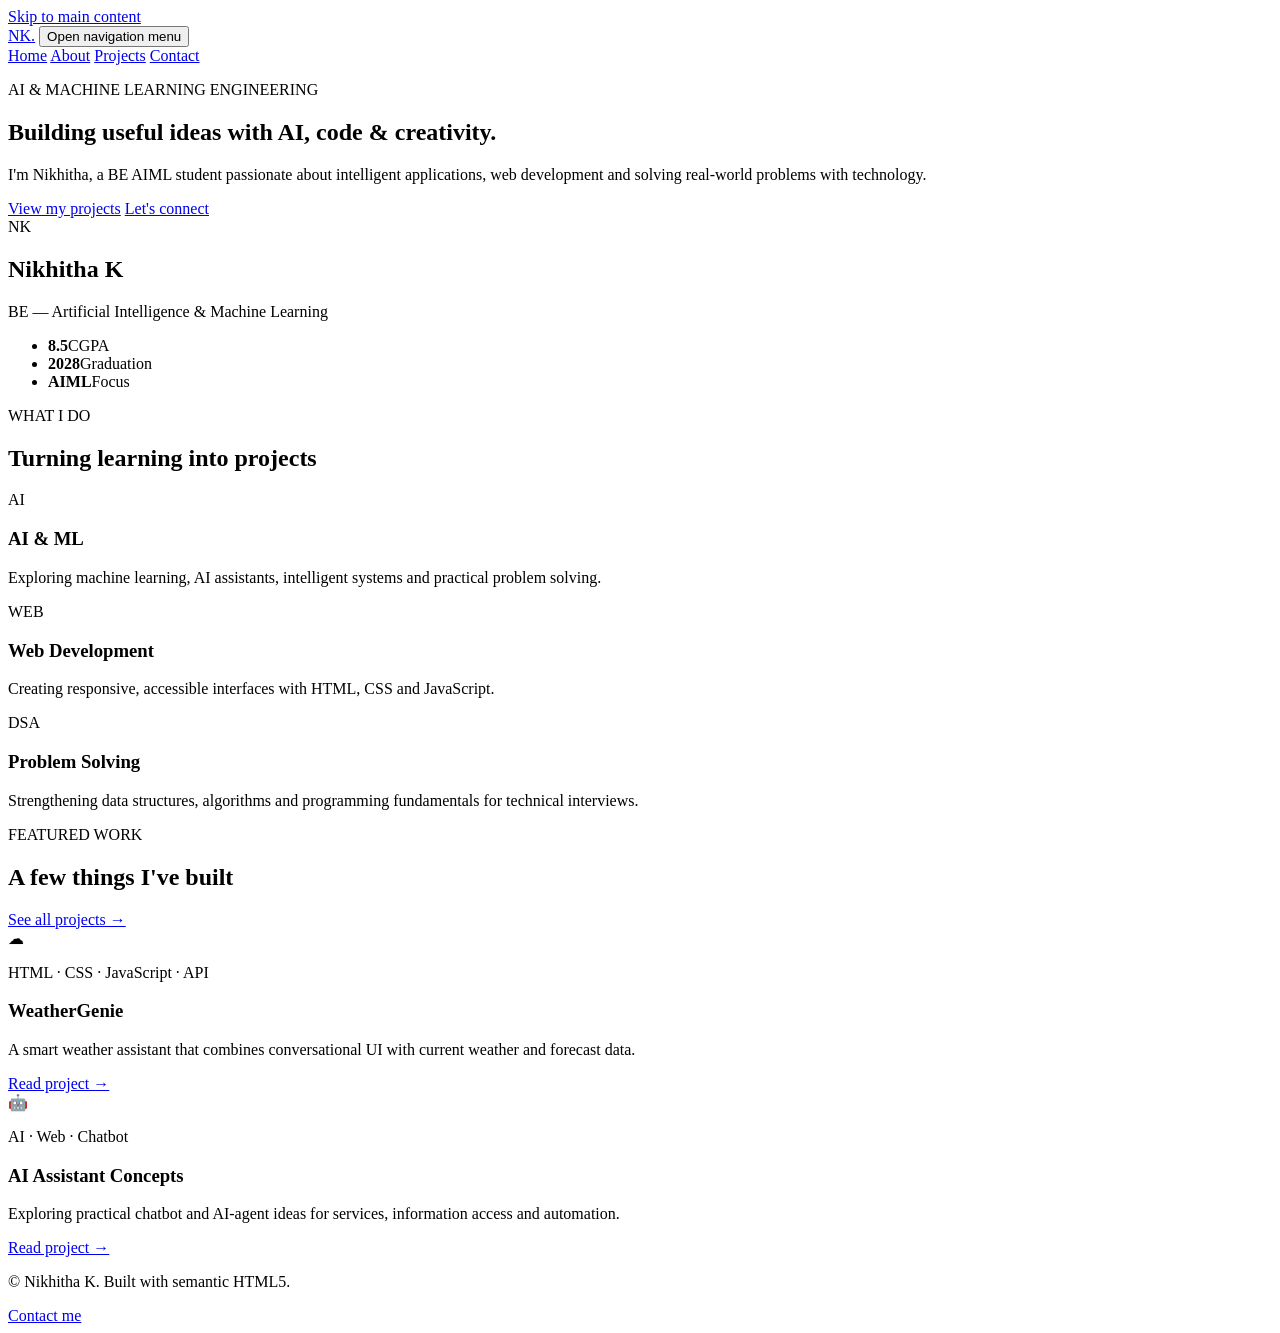
==== index.html @ 5a3892c6 "Add files via upload" ====
<!doctype html>
<html lang="en">
<head>
  <meta charset="utf-8">
  <meta name="viewport" content="width=device-width, initial-scale=1">
  <meta name="description" content="Nikhitha K — AI & Machine Learning Engineering student portfolio, projects, skills and contact information.">
  <meta name="keywords" content="Nikhitha K, AIML, AI, Machine Learning, portfolio, web development">
  <meta name="author" content="Nikhitha K">
  <meta name="theme-color" content="#2563eb">
  <title>Nikhitha K | AI & ML Engineering Portfolio</title>
  <link rel="stylesheet" href="css/style.css">
  <script src="js/script.js" defer></script>
</head>
<body>
  <a class="skip-link" href="#main-content">Skip to main content</a>

  <header class="site-header">
    <div class="container header-inner">
      <a class="logo" href="index.html" aria-label="Nikhitha K home">NK<span>.</span></a>
      <button class="menu-toggle" type="button" aria-expanded="false" aria-controls="primary-nav">
        <span></span><span></span><span></span>
        <span class="sr-only">Open navigation menu</span>
      </button>
      <nav id="primary-nav" class="primary-nav" aria-label="Primary navigation">
        <a class="active" aria-current="page" href="index.html">Home</a>
        <a href="about.html">About</a>
        <a href="projects.html">Projects</a>
        <a href="contact.html">Contact</a>
      </nav>
    </div>
  </header>

  <main id="main-content">
    <section class="hero" aria-labelledby="hero-title">
      <div class="container hero-grid">
        <div>
          <p class="eyebrow">AI & MACHINE LEARNING ENGINEERING</p>
          <h1 id="hero-title">Building useful ideas with <span>AI, code & creativity.</span></h1>
          <p class="lead">I'm Nikhitha, a BE AIML student passionate about intelligent applications, web development and solving real-world problems with technology.</p>
          <div class="button-row">
            <a class="btn primary" href="projects.html">View my projects</a>
            <a class="btn secondary" href="contact.html">Let's connect</a>
          </div>
        </div>
        <aside class="hero-card" aria-label="Quick profile">
          <div class="avatar" aria-hidden="true">NK</div>
          <h2>Nikhitha K</h2>
          <p>BE — Artificial Intelligence & Machine Learning</p>
          <ul class="quick-stats">
            <li><strong>8.5</strong><span>CGPA</span></li>
            <li><strong>2028</strong><span>Graduation</span></li>
            <li><strong>AIML</strong><span>Focus</span></li>
          </ul>
        </aside>
      </div>
    </section>

    <section class="section" aria-labelledby="highlights-title">
      <div class="container">
        <div class="section-heading">
          <p class="eyebrow">WHAT I DO</p>
          <h2 id="highlights-title">Turning learning into projects</h2>
        </div>
        <div class="card-grid three">
          <article class="info-card">
            <div class="icon" aria-hidden="true">AI</div>
            <h3>AI & ML</h3>
            <p>Exploring machine learning, AI assistants, intelligent systems and practical problem solving.</p>
          </article>
          <article class="info-card">
            <div class="icon" aria-hidden="true">WEB</div>
            <h3>Web Development</h3>
            <p>Creating responsive, accessible interfaces with HTML, CSS and JavaScript.</p>
          </article>
          <article class="info-card">
            <div class="icon" aria-hidden="true">DSA</div>
            <h3>Problem Solving</h3>
            <p>Strengthening data structures, algorithms and programming fundamentals for technical interviews.</p>
          </article>
        </div>
      </div>
    </section>

    <section class="section tinted" aria-labelledby="featured-title">
      <div class="container">
        <div class="section-heading split">
          <div>
            <p class="eyebrow">FEATURED WORK</p>
            <h2 id="featured-title">A few things I've built</h2>
          </div>
          <a class="text-link" href="projects.html">See all projects →</a>
        </div>
        <div class="card-grid two">
          <article class="project-card">
            <div class="project-top">☁</div>
            <div class="project-body">
              <p class="tag">HTML · CSS · JavaScript · API</p>
              <h3>WeatherGenie</h3>
              <p>A smart weather assistant that combines conversational UI with current weather and forecast data.</p>
              <a class="text-link" href="projects.html#weathergenie">Read project →</a>
            </div>
          </article>
          <article class="project-card">
            <div class="project-top">🤖</div>
            <div class="project-body">
              <p class="tag">AI · Web · Chatbot</p>
              <h3>AI Assistant Concepts</h3>
              <p>Exploring practical chatbot and AI-agent ideas for services, information access and automation.</p>
              <a class="text-link" href="projects.html#ai-assistant">Read project →</a>
            </div>
          </article>
        </div>
      </div>
    </section>
  </main>

  <footer class="site-footer">
    <div class="container footer-inner">
      <p>© <span data-year></span> Nikhitha K. Built with semantic HTML5.</p>
      <a href="contact.html">Contact me</a>
    </div>
  </footer>
</body>
</html>
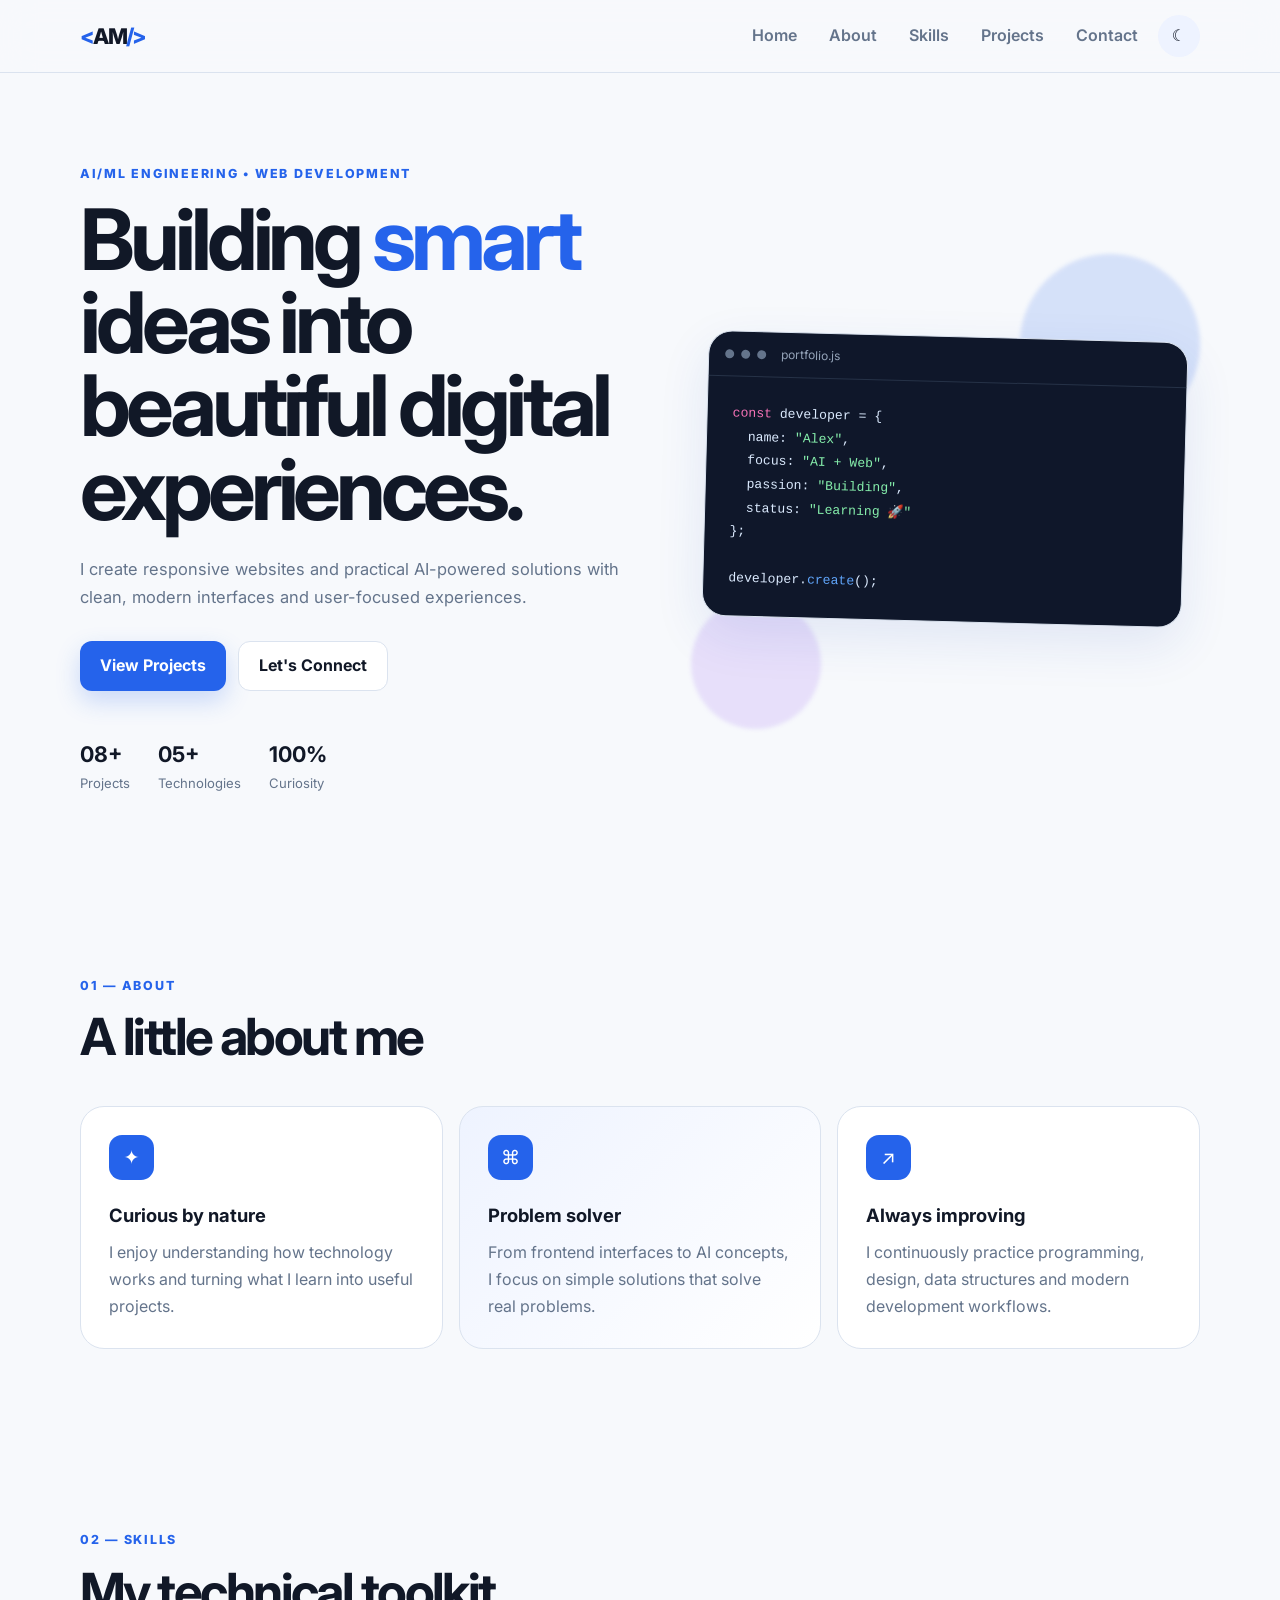
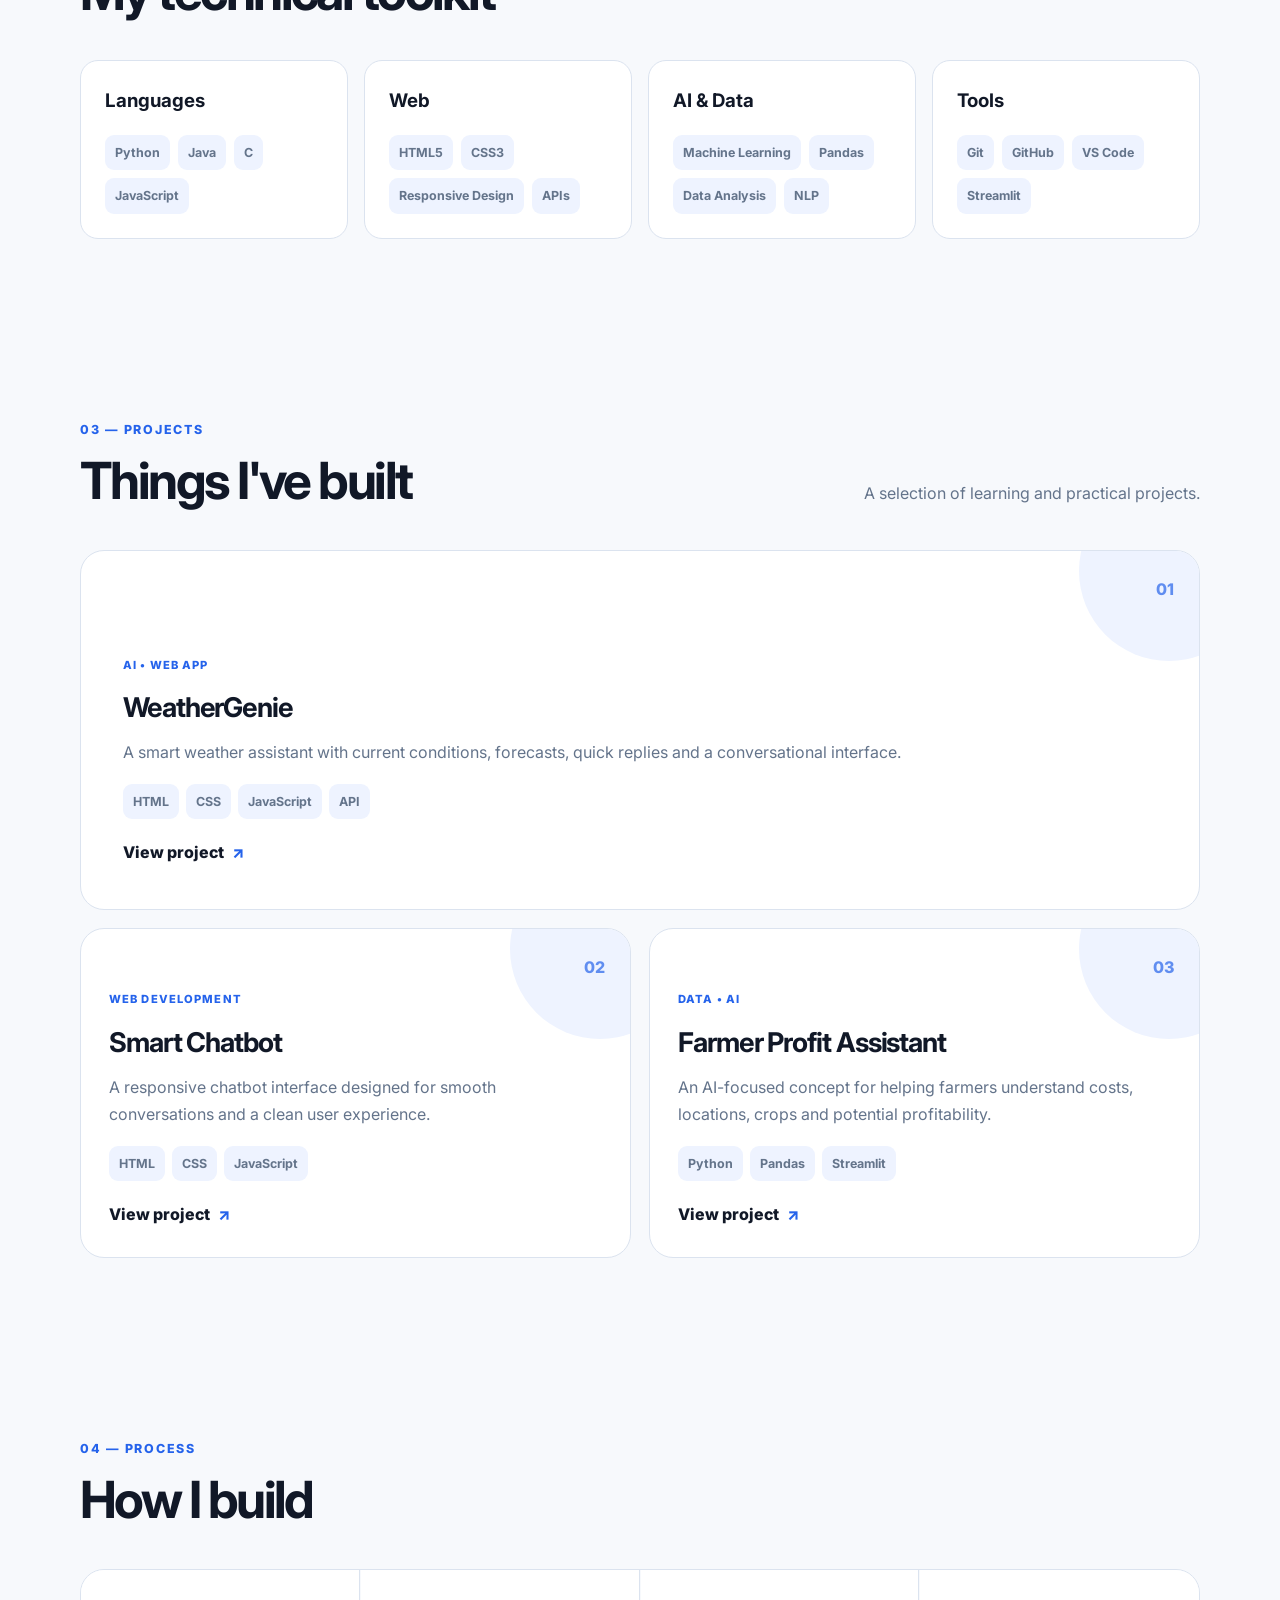
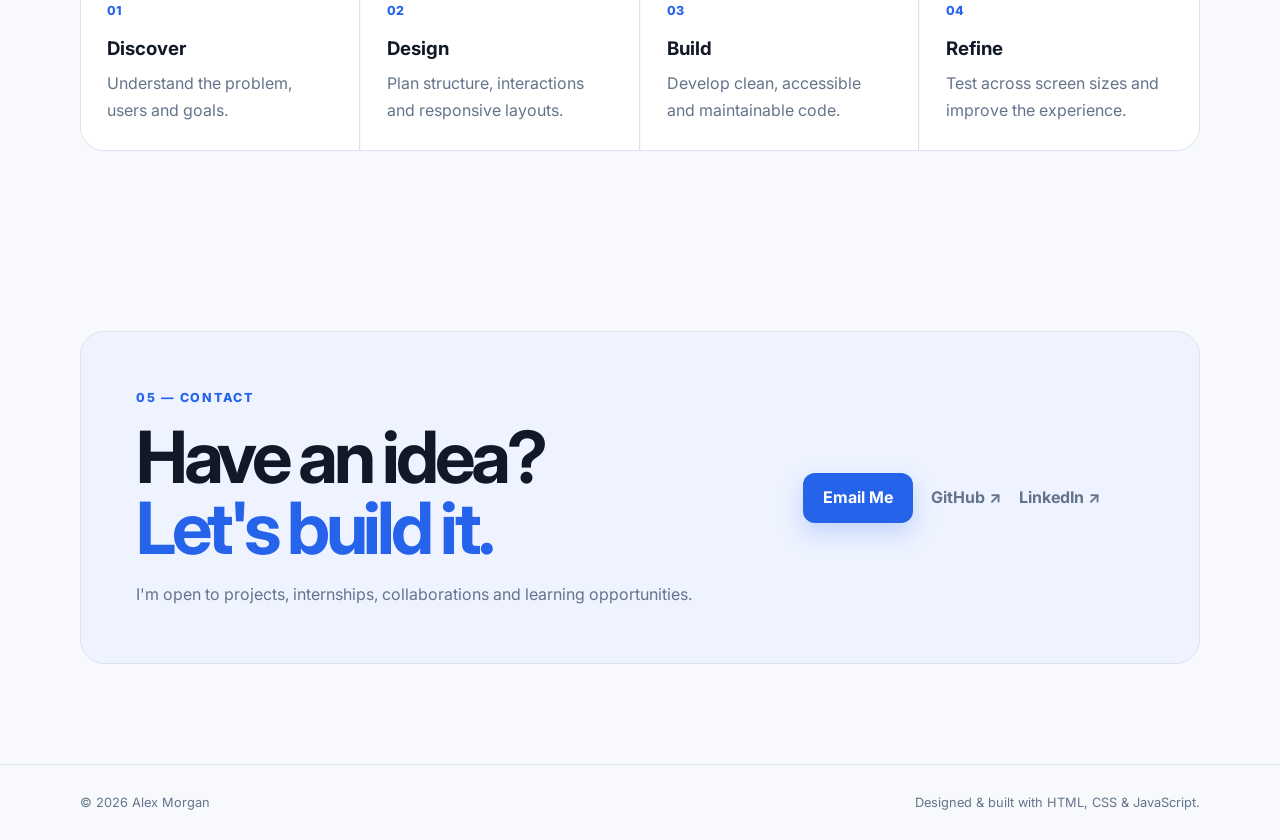
==== commit 5c13dd33: "Add files via upload" ====
--- a/index.html
+++ b/index.html
@@ -1,124 +1,220 @@
-<!doctype html>
+<!DOCTYPE html>
 <html lang="en">
 <head>
-  <meta charset="utf-8">
-  <meta name="viewport" content="width=device-width, initial-scale=1">
-  <meta name="description" content="Nikhitha K — AI & Machine Learning Engineering student portfolio, projects, skills and contact information.">
-  <meta name="keywords" content="Nikhitha K, AIML, AI, Machine Learning, portfolio, web development">
-  <meta name="author" content="Nikhitha K">
-  <meta name="theme-color" content="#2563eb">
-  <title>Nikhitha K | AI & ML Engineering Portfolio</title>
-  <link rel="stylesheet" href="css/style.css">
-  <script src="js/script.js" defer></script>
+  <meta charset="UTF-8">
+  <meta name="viewport" content="width=device-width, initial-scale=1.0">
+  <meta name="description" content="Responsive AI/ML engineering portfolio">
+  <title>Alex Morgan | AI/ML Portfolio</title>
+  <link rel="preconnect" href="https://fonts.googleapis.com">
+  <link rel="preconnect" href="https://fonts.gstatic.com" crossorigin>
+  <link href="https://fonts.googleapis.com/css2?family=Inter:wght@400;500;600;700;800&display=swap" rel="stylesheet">
+  <link rel="stylesheet" href="style.css">
 </head>
 <body>
-  <a class="skip-link" href="#main-content">Skip to main content</a>
-
   <header class="site-header">
-    <div class="container header-inner">
-      <a class="logo" href="index.html" aria-label="Nikhitha K home">NK<span>.</span></a>
-      <button class="menu-toggle" type="button" aria-expanded="false" aria-controls="primary-nav">
+    <nav class="nav container" aria-label="Main navigation">
+      <a class="logo" href="#home" aria-label="Alex Morgan home">
+        <span>&lt;</span>AM<span>/&gt;</span>
+      </a>
+
+      <button class="menu-toggle" id="menuToggle" aria-label="Open navigation" aria-expanded="false">
         <span></span><span></span><span></span>
-        <span class="sr-only">Open navigation menu</span>
       </button>
-      <nav id="primary-nav" class="primary-nav" aria-label="Primary navigation">
-        <a class="active" aria-current="page" href="index.html">Home</a>
-        <a href="about.html">About</a>
-        <a href="projects.html">Projects</a>
-        <a href="contact.html">Contact</a>
-      </nav>
-    </div>
+
+      <div class="nav-links" id="navLinks">
+        <a href="#home">Home</a>
+        <a href="#about">About</a>
+        <a href="#skills">Skills</a>
+        <a href="#projects">Projects</a>
+        <a href="#contact">Contact</a>
+        <button class="theme-toggle" id="themeToggle" aria-label="Toggle dark mode">☾</button>
+      </div>
+    </nav>
   </header>
 
-  <main id="main-content">
-    <section class="hero" aria-labelledby="hero-title">
-      <div class="container hero-grid">
+  <main id="home">
+    <section class="hero container">
+      <div class="hero-content">
+        <p class="eyebrow">AI/ML ENGINEERING • WEB DEVELOPMENT</p>
+        <h1>Building <span>smart</span> ideas into beautiful digital experiences.</h1>
+        <p class="hero-text">
+          I create responsive websites and practical AI-powered solutions with clean,
+          modern interfaces and user-focused experiences.
+        </p>
+        <div class="hero-actions">
+          <a class="btn btn-primary" href="#projects">View Projects</a>
+          <a class="btn btn-secondary" href="#contact">Let's Connect</a>
+        </div>
+        <div class="quick-stats" aria-label="Portfolio statistics">
+          <div><strong>08+</strong><span>Projects</span></div>
+          <div><strong>05+</strong><span>Technologies</span></div>
+          <div><strong>100%</strong><span>Curiosity</span></div>
+        </div>
+      </div>
+
+      <div class="hero-visual" aria-hidden="true">
+        <div class="orb orb-one"></div>
+        <div class="orb orb-two"></div>
+        <div class="code-card">
+          <div class="code-top"><i></i><i></i><i></i><span>portfolio.js</span></div>
+          <pre><code><span class="pink">const</span> developer = {
+  name: <span class="green">"Alex"</span>,
+  focus: <span class="green">"AI + Web"</span>,
+  passion: <span class="green">"Building"</span>,
+  status: <span class="green">"Learning 🚀"</span>
+};
+
+developer.<span class="blue">create</span>();</code></pre>
+        </div>
+      </div>
+    </section>
+
+    <section class="section" id="about">
+      <div class="container">
+        <div class="section-heading">
+          <p class="eyebrow">01 — ABOUT</p>
+          <h2>A little about me</h2>
+        </div>
+        <div class="about-grid">
+          <article class="about-card">
+            <div class="about-icon">✦</div>
+            <h3>Curious by nature</h3>
+            <p>I enjoy understanding how technology works and turning what I learn into useful projects.</p>
+          </article>
+          <article class="about-card featured">
+            <div class="about-icon">⌘</div>
+            <h3>Problem solver</h3>
+            <p>From frontend interfaces to AI concepts, I focus on simple solutions that solve real problems.</p>
+          </article>
+          <article class="about-card">
+            <div class="about-icon">↗</div>
+            <h3>Always improving</h3>
+            <p>I continuously practice programming, design, data structures and modern development workflows.</p>
+          </article>
+        </div>
+      </div>
+    </section>
+
+    <section class="section skills-section" id="skills">
+      <div class="container">
+        <div class="section-heading">
+          <p class="eyebrow">02 — SKILLS</p>
+          <h2>My technical toolkit</h2>
+        </div>
+        <div class="skills-grid">
+          <div class="skill-group">
+            <h3>Languages</h3>
+            <div class="skill-list">
+              <span>Python</span><span>Java</span><span>C</span><span>JavaScript</span>
+            </div>
+          </div>
+          <div class="skill-group">
+            <h3>Web</h3>
+            <div class="skill-list">
+              <span>HTML5</span><span>CSS3</span><span>Responsive Design</span><span>APIs</span>
+            </div>
+          </div>
+          <div class="skill-group">
+            <h3>AI & Data</h3>
+            <div class="skill-list">
+              <span>Machine Learning</span><span>Pandas</span><span>Data Analysis</span><span>NLP</span>
+            </div>
+          </div>
+          <div class="skill-group">
+            <h3>Tools</h3>
+            <div class="skill-list">
+              <span>Git</span><span>GitHub</span><span>VS Code</span><span>Streamlit</span>
+            </div>
+          </div>
+        </div>
+      </div>
+    </section>
+
+    <section class="section" id="projects">
+      <div class="container">
+        <div class="section-heading heading-row">
+          <div>
+            <p class="eyebrow">03 — PROJECTS</p>
+            <h2>Things I've built</h2>
+          </div>
+          <p class="heading-note">A selection of learning and practical projects.</p>
+        </div>
+
+        <div class="projects-grid">
+          <article class="project-card project-large">
+            <div class="project-number">01</div>
+            <div class="project-content">
+              <span class="project-tag">AI • WEB APP</span>
+              <h3>WeatherGenie</h3>
+              <p>A smart weather assistant with current conditions, forecasts, quick replies and a conversational interface.</p>
+              <div class="project-tech"><span>HTML</span><span>CSS</span><span>JavaScript</span><span>API</span></div>
+              <a href="#contact" class="project-link">View project <span>↗</span></a>
+            </div>
+          </article>
+
+          <article class="project-card">
+            <div class="project-number">02</div>
+            <div class="project-content">
+              <span class="project-tag">WEB DEVELOPMENT</span>
+              <h3>Smart Chatbot</h3>
+              <p>A responsive chatbot interface designed for smooth conversations and a clean user experience.</p>
+              <div class="project-tech"><span>HTML</span><span>CSS</span><span>JavaScript</span></div>
+              <a href="#contact" class="project-link">View project <span>↗</span></a>
+            </div>
+          </article>
+
+          <article class="project-card">
+            <div class="project-number">03</div>
+            <div class="project-content">
+              <span class="project-tag">DATA • AI</span>
+              <h3>Farmer Profit Assistant</h3>
+              <p>An AI-focused concept for helping farmers understand costs, locations, crops and potential profitability.</p>
+              <div class="project-tech"><span>Python</span><span>Pandas</span><span>Streamlit</span></div>
+              <a href="#contact" class="project-link">View project <span>↗</span></a>
+            </div>
+          </article>
+        </div>
+      </div>
+    </section>
+
+    <section class="section process-section">
+      <div class="container">
+        <div class="section-heading">
+          <p class="eyebrow">04 — PROCESS</p>
+          <h2>How I build</h2>
+        </div>
+        <div class="process-grid">
+          <div class="process-step"><span>01</span><h3>Discover</h3><p>Understand the problem, users and goals.</p></div>
+          <div class="process-step"><span>02</span><h3>Design</h3><p>Plan structure, interactions and responsive layouts.</p></div>
+          <div class="process-step"><span>03</span><h3>Build</h3><p>Develop clean, accessible and maintainable code.</p></div>
+          <div class="process-step"><span>04</span><h3>Refine</h3><p>Test across screen sizes and improve the experience.</p></div>
+        </div>
+      </div>
+    </section>
+
+    <section class="contact section" id="contact">
+      <div class="container contact-box">
         <div>
-          <p class="eyebrow">AI & MACHINE LEARNING ENGINEERING</p>
-          <h1 id="hero-title">Building useful ideas with <span>AI, code & creativity.</span></h1>
-          <p class="lead">I'm Nikhitha, a BE AIML student passionate about intelligent applications, web development and solving real-world problems with technology.</p>
-          <div class="button-row">
-            <a class="btn primary" href="projects.html">View my projects</a>
-            <a class="btn secondary" href="contact.html">Let's connect</a>
-          </div>
-        </div>
-        <aside class="hero-card" aria-label="Quick profile">
-          <div class="avatar" aria-hidden="true">NK</div>
-          <h2>Nikhitha K</h2>
-          <p>BE — Artificial Intelligence & Machine Learning</p>
-          <ul class="quick-stats">
-            <li><strong>8.5</strong><span>CGPA</span></li>
-            <li><strong>2028</strong><span>Graduation</span></li>
-            <li><strong>AIML</strong><span>Focus</span></li>
-          </ul>
-        </aside>
-      </div>
-    </section>
-
-    <section class="section" aria-labelledby="highlights-title">
-      <div class="container">
-        <div class="section-heading">
-          <p class="eyebrow">WHAT I DO</p>
-          <h2 id="highlights-title">Turning learning into projects</h2>
-        </div>
-        <div class="card-grid three">
-          <article class="info-card">
-            <div class="icon" aria-hidden="true">AI</div>
-            <h3>AI & ML</h3>
-            <p>Exploring machine learning, AI assistants, intelligent systems and practical problem solving.</p>
-          </article>
-          <article class="info-card">
-            <div class="icon" aria-hidden="true">WEB</div>
-            <h3>Web Development</h3>
-            <p>Creating responsive, accessible interfaces with HTML, CSS and JavaScript.</p>
-          </article>
-          <article class="info-card">
-            <div class="icon" aria-hidden="true">DSA</div>
-            <h3>Problem Solving</h3>
-            <p>Strengthening data structures, algorithms and programming fundamentals for technical interviews.</p>
-          </article>
-        </div>
-      </div>
-    </section>
-
-    <section class="section tinted" aria-labelledby="featured-title">
-      <div class="container">
-        <div class="section-heading split">
-          <div>
-            <p class="eyebrow">FEATURED WORK</p>
-            <h2 id="featured-title">A few things I've built</h2>
-          </div>
-          <a class="text-link" href="projects.html">See all projects →</a>
-        </div>
-        <div class="card-grid two">
-          <article class="project-card">
-            <div class="project-top">☁</div>
-            <div class="project-body">
-              <p class="tag">HTML · CSS · JavaScript · API</p>
-              <h3>WeatherGenie</h3>
-              <p>A smart weather assistant that combines conversational UI with current weather and forecast data.</p>
-              <a class="text-link" href="projects.html#weathergenie">Read project →</a>
-            </div>
-          </article>
-          <article class="project-card">
-            <div class="project-top">🤖</div>
-            <div class="project-body">
-              <p class="tag">AI · Web · Chatbot</p>
-              <h3>AI Assistant Concepts</h3>
-              <p>Exploring practical chatbot and AI-agent ideas for services, information access and automation.</p>
-              <a class="text-link" href="projects.html#ai-assistant">Read project →</a>
-            </div>
-          </article>
+          <p class="eyebrow">05 — CONTACT</p>
+          <h2>Have an idea?<br><span>Let's build it.</span></h2>
+          <p>I'm open to projects, internships, collaborations and learning opportunities.</p>
+        </div>
+        <div class="contact-actions">
+          <a class="btn btn-primary" href="mailto:your.email@example.com">Email Me</a>
+          <a class="social-link" href="https://github.com/" target="_blank" rel="noopener">GitHub ↗</a>
+          <a class="social-link" href="https://www.linkedin.com/" target="_blank" rel="noopener">LinkedIn ↗</a>
         </div>
       </div>
     </section>
   </main>
 
-  <footer class="site-footer">
-    <div class="container footer-inner">
-      <p>© <span data-year></span> Nikhitha K. Built with semantic HTML5.</p>
-      <a href="contact.html">Contact me</a>
+  <footer class="footer">
+    <div class="container">
+      <span>© 2026 Alex Morgan</span>
+      <span>Designed & built with HTML, CSS & JavaScript.</span>
     </div>
   </footer>
+
+  <script src="script.js"></script>
 </body>
 </html>
--- a/style.css
+++ b/style.css
@@ -0,0 +1,767 @@
+/* =========================================================
+   ADVANCED CSS3 & RESPONSIVE ARCHITECTURE
+   Uses: CSS Variables + Grid + Flexbox + Mobile-first media queries
+   ========================================================= */
+
+:root {
+  --primary: #2563eb;
+  --primary-dark: #1d4ed8;
+  --accent: #7c3aed;
+  --bg: #f7f9fc;
+  --surface: #ffffff;
+  --surface-2: #eef3ff;
+  --text: #111827;
+  --muted: #64748b;
+  --border: #dbe3ef;
+  --shadow: 0 18px 50px rgba(30, 64, 175, .10);
+  --radius: 24px;
+  --max-width: 1120px;
+  --transition: 220ms ease;
+}
+
+[data-theme="dark"] {
+  --bg: #0b1020;
+  --surface: #121a2c;
+  --surface-2: #17223a;
+  --text: #f4f7ff;
+  --muted: #a8b3c7;
+  --border: #263451;
+  --shadow: 0 18px 50px rgba(0, 0, 0, .30);
+}
+
+* {
+  box-sizing: border-box;
+  margin: 0;
+  padding: 0;
+}
+
+html {
+  scroll-behavior: smooth;
+  scroll-padding-top: 80px;
+}
+
+body {
+  font-family: "Inter", system-ui, sans-serif;
+  background: var(--bg);
+  color: var(--text);
+  line-height: 1.7;
+  transition: background var(--transition), color var(--transition);
+}
+
+a {
+  color: inherit;
+  text-decoration: none;
+}
+
+button {
+  font: inherit;
+}
+
+.container {
+  width: min(100% - 32px, var(--max-width));
+  margin-inline: auto;
+}
+
+/* NAVBAR — Flexbox */
+.site-header {
+  position: sticky;
+  top: 0;
+  z-index: 1000;
+  background: color-mix(in srgb, var(--bg) 88%, transparent);
+  backdrop-filter: blur(16px);
+  border-bottom: 1px solid var(--border);
+}
+
+.nav {
+  min-height: 72px;
+  display: flex;
+  align-items: center;
+  justify-content: space-between;
+  gap: 20px;
+}
+
+.logo {
+  font-size: 1.35rem;
+  font-weight: 800;
+  letter-spacing: -.08em;
+  color: var(--text);
+}
+
+.logo span {
+  color: var(--primary);
+}
+
+.nav-links {
+  position: absolute;
+  inset: 72px 16px auto;
+  display: none;
+  flex-direction: column;
+  align-items: stretch;
+  gap: 8px;
+  padding: 16px;
+  background: var(--surface);
+  border: 1px solid var(--border);
+  border-radius: 18px;
+  box-shadow: var(--shadow);
+}
+
+.nav-links.open {
+  display: flex;
+}
+
+.nav-links a {
+  padding: 10px 12px;
+  color: var(--muted);
+  font-weight: 600;
+  border-radius: 10px;
+  transition: var(--transition);
+}
+
+.nav-links a:hover {
+  color: var(--primary);
+  background: var(--surface-2);
+}
+
+.menu-toggle {
+  width: 44px;
+  height: 44px;
+  display: flex;
+  flex-direction: column;
+  justify-content: center;
+  align-items: center;
+  gap: 5px;
+  border: 1px solid var(--border);
+  background: var(--surface);
+  border-radius: 12px;
+  cursor: pointer;
+}
+
+.menu-toggle span {
+  width: 20px;
+  height: 2px;
+  background: var(--text);
+  border-radius: 5px;
+}
+
+.theme-toggle {
+  width: 42px;
+  height: 42px;
+  border: 0;
+  border-radius: 50%;
+  cursor: pointer;
+  background: var(--surface-2);
+  color: var(--text);
+}
+
+/* HERO — CSS Grid */
+.hero {
+  min-height: calc(100vh - 72px);
+  display: grid;
+  grid-template-columns: 1fr;
+  align-items: center;
+  gap: 48px;
+  padding-block: 70px;
+}
+
+.hero-content {
+  max-width: 680px;
+}
+
+.eyebrow {
+  color: var(--primary);
+  font-size: .78rem;
+  font-weight: 800;
+  letter-spacing: .14em;
+  margin-bottom: 14px;
+}
+
+.hero h1 {
+  max-width: 720px;
+  font-size: clamp(2.6rem, 10vw, 5.3rem);
+  line-height: .98;
+  letter-spacing: -.06em;
+}
+
+.hero h1 span,
+.contact h2 span {
+  color: var(--primary);
+}
+
+.hero-text {
+  max-width: 620px;
+  margin-top: 24px;
+  color: var(--muted);
+  font-size: 1.03rem;
+}
+
+.hero-actions {
+  display: flex;
+  flex-wrap: wrap;
+  gap: 12px;
+  margin-top: 30px;
+}
+
+.btn {
+  display: inline-flex;
+  align-items: center;
+  justify-content: center;
+  min-height: 50px;
+  padding: 0 20px;
+  border-radius: 12px;
+  font-weight: 700;
+  transition: transform var(--transition), box-shadow var(--transition), background var(--transition);
+}
+
+.btn:hover {
+  transform: translateY(-2px);
+}
+
+.btn-primary {
+  background: var(--primary);
+  color: white;
+  box-shadow: 0 10px 24px rgba(37, 99, 235, .22);
+}
+
+.btn-primary:hover {
+  background: var(--primary-dark);
+}
+
+.btn-secondary {
+  background: var(--surface);
+  border: 1px solid var(--border);
+}
+
+.quick-stats {
+  display: flex;
+  flex-wrap: wrap;
+  gap: 28px;
+  margin-top: 45px;
+}
+
+.quick-stats div {
+  display: flex;
+  flex-direction: column;
+}
+
+.quick-stats strong {
+  font-size: 1.35rem;
+}
+
+.quick-stats span {
+  color: var(--muted);
+  font-size: .82rem;
+}
+
+.hero-visual {
+  position: relative;
+  min-height: 360px;
+  display: grid;
+  place-items: center;
+}
+
+.orb {
+  position: absolute;
+  border-radius: 50%;
+  filter: blur(2px);
+}
+
+.orb-one {
+  width: 180px;
+  height: 180px;
+  top: 5%;
+  right: 0;
+  background: rgba(37, 99, 235, .16);
+}
+
+.orb-two {
+  width: 130px;
+  height: 130px;
+  bottom: 0;
+  left: 0;
+  background: rgba(124, 58, 237, .13);
+}
+
+.code-card {
+  position: relative;
+  z-index: 2;
+  width: min(100%, 480px);
+  overflow: hidden;
+  border: 1px solid var(--border);
+  border-radius: var(--radius);
+  background: #0f172a;
+  color: #dbeafe;
+  box-shadow: var(--shadow);
+  transform: rotate(1.5deg);
+}
+
+.code-top {
+  height: 45px;
+  display: flex;
+  align-items: center;
+  gap: 7px;
+  padding: 0 16px;
+  border-bottom: 1px solid #263247;
+  color: #94a3b8;
+  font-size: .75rem;
+}
+
+.code-top i {
+  width: 9px;
+  height: 9px;
+  border-radius: 50%;
+  background: #64748b;
+}
+
+.code-top span {
+  margin-left: 8px;
+}
+
+.code-card pre {
+  overflow-x: auto;
+  padding: 25px;
+  font-size: .82rem;
+  line-height: 1.8;
+}
+
+.pink { color: #f472b6; }
+.green { color: #86efac; }
+.blue { color: #60a5fa; }
+
+/* SECTIONS */
+.section {
+  padding-block: 90px;
+}
+
+.section-heading {
+  margin-bottom: 42px;
+}
+
+.section-heading h2 {
+  font-size: clamp(2rem, 5vw, 3.2rem);
+  line-height: 1.05;
+  letter-spacing: -.05em;
+}
+
+.heading-row {
+  display: flex;
+  flex-direction: column;
+  gap: 12px;
+}
+
+.heading-note {
+  color: var(--muted);
+}
+
+/* ABOUT — Grid */
+.about-grid {
+  display: grid;
+  grid-template-columns: 1fr;
+  gap: 16px;
+}
+
+.about-card {
+  padding: 28px;
+  border: 1px solid var(--border);
+  border-radius: var(--radius);
+  background: var(--surface);
+  transition: transform var(--transition), box-shadow var(--transition);
+}
+
+.about-card:hover {
+  transform: translateY(-5px);
+  box-shadow: var(--shadow);
+}
+
+.about-card.featured {
+  background: linear-gradient(135deg, var(--surface-2), var(--surface));
+}
+
+.about-icon {
+  width: 45px;
+  height: 45px;
+  display: grid;
+  place-items: center;
+  margin-bottom: 20px;
+  border-radius: 13px;
+  background: var(--primary);
+  color: white;
+  font-size: 1.2rem;
+}
+
+.about-card h3 {
+  margin-bottom: 8px;
+  font-size: 1.15rem;
+}
+
+.about-card p {
+  color: var(--muted);
+}
+
+/* SKILLS — Grid */
+.skills-grid {
+  display: grid;
+  grid-template-columns: 1fr;
+  gap: 16px;
+}
+
+.skill-group {
+  padding: 24px;
+  border: 1px solid var(--border);
+  border-radius: 18px;
+  background: var(--surface);
+}
+
+.skill-group h3 {
+  margin-bottom: 18px;
+}
+
+.skill-list {
+  display: flex;
+  flex-wrap: wrap;
+  gap: 8px;
+}
+
+.skill-list span,
+.project-tech span {
+  padding: 7px 10px;
+  border-radius: 9px;
+  background: var(--surface-2);
+  color: var(--muted);
+  font-size: .78rem;
+  font-weight: 700;
+}
+
+/* PROJECTS — CSS Grid */
+.projects-grid {
+  display: grid;
+  grid-template-columns: 1fr;
+  gap: 18px;
+}
+
+.project-card {
+  position: relative;
+  min-height: 330px;
+  padding: 28px;
+  overflow: hidden;
+  display: flex;
+  flex-direction: column;
+  justify-content: flex-end;
+  border: 1px solid var(--border);
+  border-radius: var(--radius);
+  background: var(--surface);
+  transition: transform var(--transition), box-shadow var(--transition);
+}
+
+.project-card:hover {
+  transform: translateY(-6px);
+  box-shadow: var(--shadow);
+}
+
+.project-card::before {
+  content: "";
+  position: absolute;
+  width: 180px;
+  height: 180px;
+  top: -70px;
+  right: -60px;
+  border-radius: 50%;
+  background: var(--surface-2);
+}
+
+.project-number {
+  position: absolute;
+  top: 25px;
+  right: 25px;
+  color: var(--primary);
+  font-weight: 800;
+  opacity: .7;
+}
+
+.project-content {
+  position: relative;
+  z-index: 1;
+}
+
+.project-tag {
+  color: var(--primary);
+  font-size: .7rem;
+  font-weight: 800;
+  letter-spacing: .1em;
+}
+
+.project-card h3 {
+  margin: 8px 0;
+  font-size: 1.7rem;
+  letter-spacing: -.04em;
+}
+
+.project-card p {
+  color: var(--muted);
+  margin-bottom: 18px;
+}
+
+.project-tech {
+  display: flex;
+  flex-wrap: wrap;
+  gap: 7px;
+}
+
+.project-link {
+  display: inline-flex;
+  gap: 8px;
+  margin-top: 20px;
+  color: var(--text);
+  font-weight: 800;
+}
+
+.project-link span {
+  color: var(--primary);
+}
+
+/* PROCESS */
+.process-grid {
+  display: grid;
+  grid-template-columns: 1fr;
+  gap: 1px;
+  overflow: hidden;
+  border: 1px solid var(--border);
+  border-radius: var(--radius);
+}
+
+.process-step {
+  padding: 26px;
+  background: var(--surface);
+  border-bottom: 1px solid var(--border);
+}
+
+.process-step:last-child {
+  border-bottom: 0;
+}
+
+.process-step > span {
+  color: var(--primary);
+  font-weight: 800;
+  font-size: .78rem;
+}
+
+.process-step h3 {
+  margin: 10px 0 5px;
+}
+
+.process-step p {
+  color: var(--muted);
+}
+
+/* CONTACT */
+.contact {
+  padding-bottom: 100px;
+}
+
+.contact-box {
+  display: grid;
+  grid-template-columns: 1fr;
+  gap: 35px;
+  padding: 45px 28px;
+  border-radius: var(--radius);
+  background: var(--surface-2);
+  border: 1px solid var(--border);
+}
+
+.contact h2 {
+  font-size: clamp(2.4rem, 7vw, 4.5rem);
+  line-height: .98;
+  letter-spacing: -.06em;
+}
+
+.contact-box > div:first-child > p:last-child {
+  max-width: 580px;
+  margin-top: 18px;
+  color: var(--muted);
+}
+
+.contact-actions {
+  display: flex;
+  flex-wrap: wrap;
+  align-items: center;
+  gap: 18px;
+}
+
+.social-link {
+  font-weight: 700;
+  color: var(--muted);
+}
+
+.social-link:hover {
+  color: var(--primary);
+}
+
+/* FOOTER */
+.footer {
+  border-top: 1px solid var(--border);
+  color: var(--muted);
+  font-size: .8rem;
+}
+
+.footer .container {
+  min-height: 75px;
+  display: flex;
+  flex-direction: column;
+  justify-content: center;
+  gap: 4px;
+}
+
+/* TABLET */
+@media (min-width: 640px) {
+  .container {
+    width: min(100% - 48px, var(--max-width));
+  }
+
+  .about-grid,
+  .skills-grid {
+    grid-template-columns: repeat(2, 1fr);
+  }
+
+  .projects-grid {
+    grid-template-columns: repeat(2, 1fr);
+  }
+
+  .project-large {
+    grid-column: 1 / -1;
+  }
+
+  .process-grid {
+    grid-template-columns: repeat(2, 1fr);
+  }
+
+  .process-step {
+    border-right: 1px solid var(--border);
+  }
+
+  .process-step:nth-child(2) {
+    border-right: 0;
+  }
+
+  .process-step:nth-child(-n + 2) {
+    border-bottom: 1px solid var(--border);
+  }
+
+  .process-step:nth-child(n + 3) {
+    border-bottom: 0;
+  }
+
+  .contact-box {
+    padding: 55px;
+  }
+}
+
+/* DESKTOP */
+@media (min-width: 900px) {
+  .container {
+    width: min(100% - 64px, var(--max-width));
+  }
+
+  .menu-toggle {
+    display: none;
+  }
+
+  .nav-links {
+    position: static;
+    display: flex;
+    flex-direction: row;
+    align-items: center;
+    padding: 0;
+    border: 0;
+    box-shadow: none;
+    background: transparent;
+  }
+
+  .nav-links a {
+    padding: 8px 12px;
+  }
+
+  .hero {
+    grid-template-columns: 1.05fr .95fr;
+    padding-block: 90px;
+  }
+
+  .hero-visual {
+    min-height: 500px;
+  }
+
+  .about-grid {
+    grid-template-columns: repeat(3, 1fr);
+  }
+
+  .skills-grid {
+    grid-template-columns: repeat(4, 1fr);
+  }
+
+  .projects-grid {
+    grid-template-columns: repeat(2, 1fr);
+  }
+
+  .project-large {
+    grid-column: span 2;
+    min-height: 360px;
+  }
+
+  .heading-row {
+    flex-direction: row;
+    justify-content: space-between;
+    align-items: end;
+  }
+
+  .heading-note {
+    max-width: 350px;
+  }
+
+  .process-grid {
+    grid-template-columns: repeat(4, 1fr);
+  }
+
+  .process-step,
+  .process-step:nth-child(2),
+  .process-step:nth-child(-n + 2),
+  .process-step:nth-child(n + 3) {
+    border-right: 1px solid var(--border);
+    border-bottom: 0;
+  }
+
+  .process-step:last-child {
+    border-right: 0;
+  }
+
+  .contact-box {
+    grid-template-columns: 1.3fr .7fr;
+    align-items: center;
+  }
+
+  .footer .container {
+    flex-direction: row;
+    align-items: center;
+    justify-content: space-between;
+  }
+}
+
+/* LARGE DESKTOP */
+@media (min-width: 1200px) {
+  .hero {
+    min-height: 760px;
+  }
+
+  .project-large {
+    padding: 42px;
+  }
+}
+
+/* ACCESSIBILITY */
+@media (prefers-reduced-motion: reduce) {
+  html {
+    scroll-behavior: auto;
+  }
+
+  *, *::before, *::after {
+    transition: none !important;
+    animation: none !important;
+  }
+}
